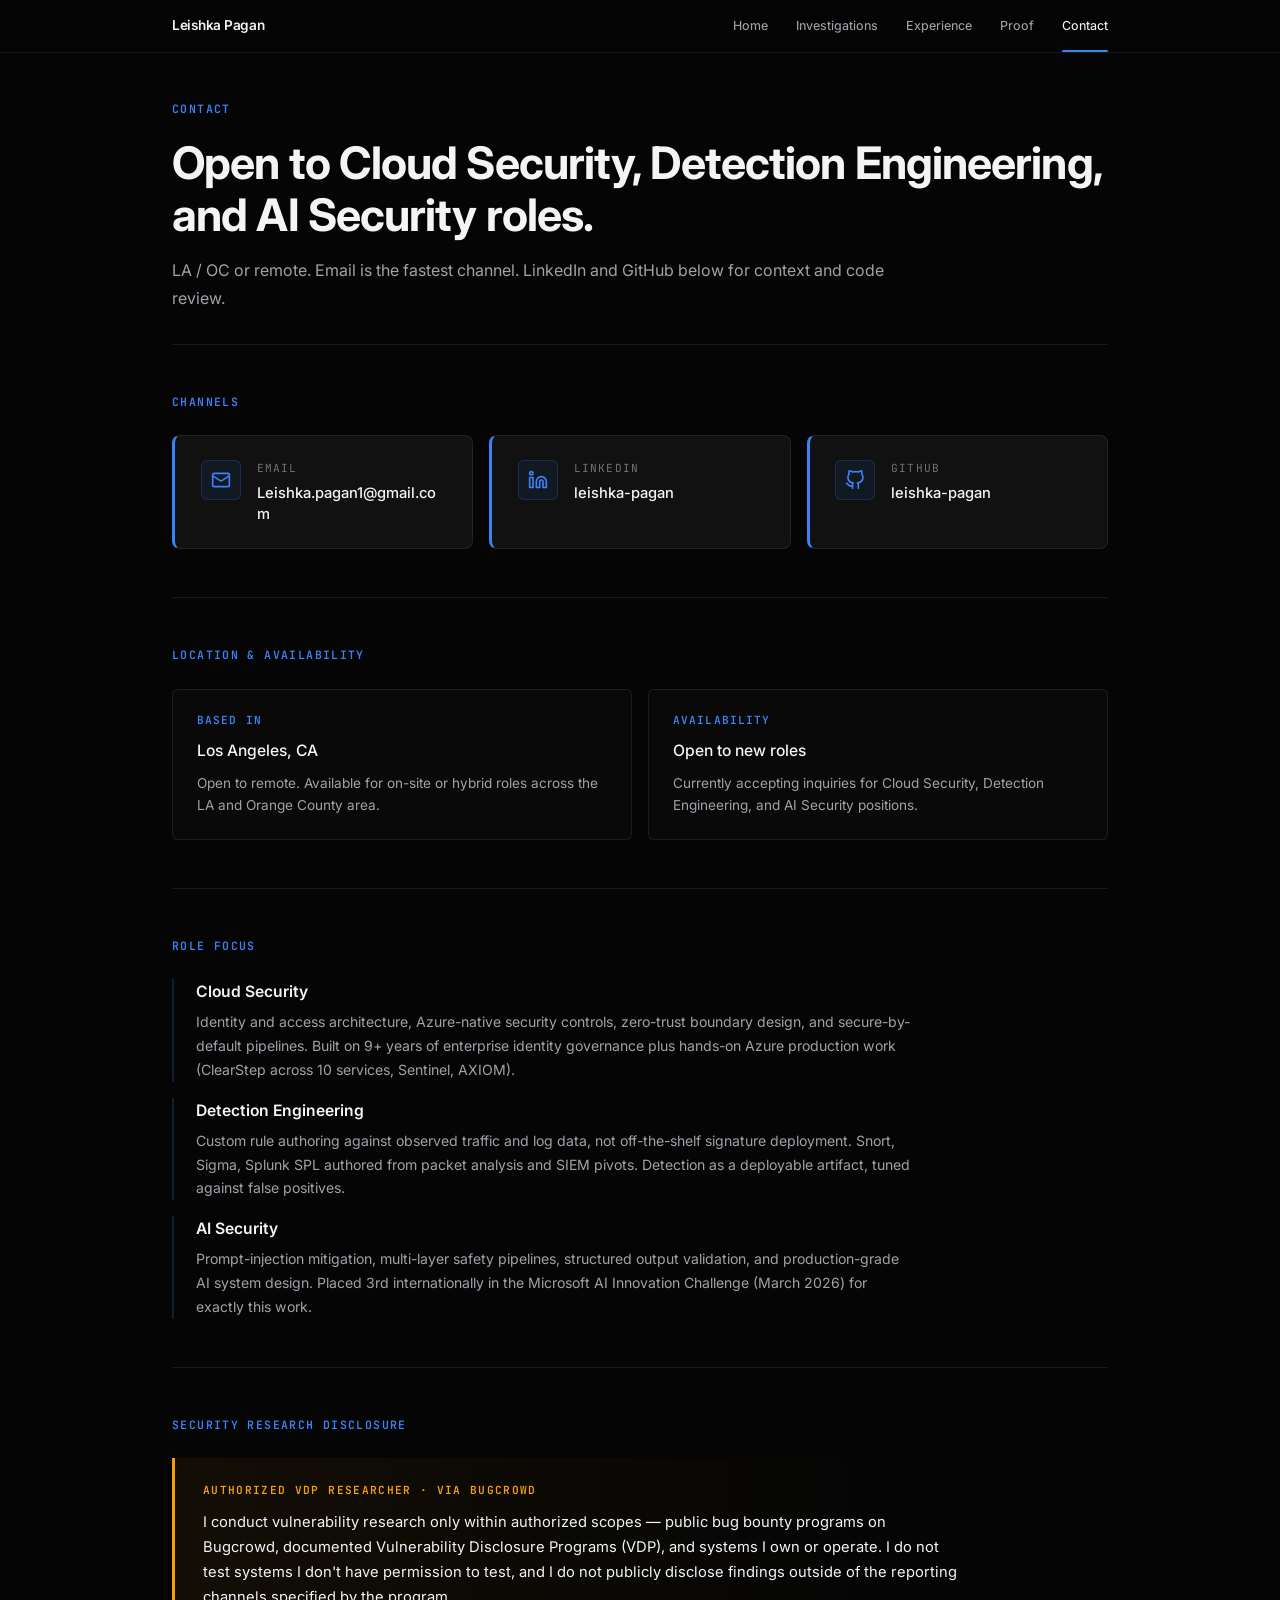
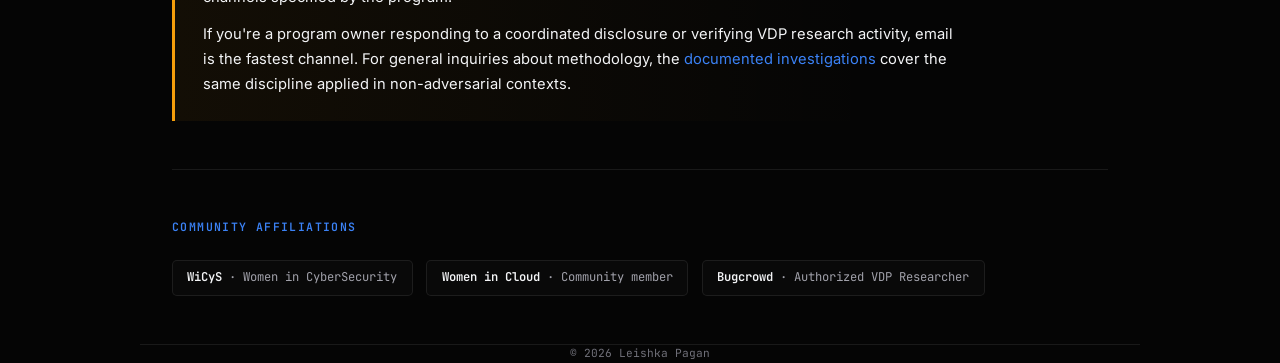
==== contact.html @ 8b6a2550 "Add files via upload" ====
<!DOCTYPE html>
<html lang="en">
<head>
<meta charset="UTF-8">
<meta name="viewport" content="width=device-width, initial-scale=1.0">
<title>Contact — Leishka Pagan</title>
<meta name="description" content="Open to Cloud Security, Detection Engineering, and AI Security roles in Los Angeles, Orange County, or remote. Email, LinkedIn, GitHub, and authorized vulnerability disclosure research details.">

<link href="https://fonts.googleapis.com/css2?family=Inter:wght@300;400;450;500;600;700;800&family=JetBrains+Mono:wght@400;500;600&display=swap" rel="stylesheet">
<link rel="stylesheet" href="assets/css/styles.css">

<style>
/* ============================================================
   Contact page — page-specific layout.
   Extends the site contact pattern from home.html rather
   than introducing a new design language.
   ============================================================ */

/* -- page header ---------------------------------------------- */
.contact-header {
  padding: 3rem 0 2rem;
  border-bottom: 1px solid var(--border);
  margin-bottom: 0;
}

.contact-eyebrow {
  font-family: 'JetBrains Mono', monospace;
  font-size: 0.72rem;
  color: var(--accent);
  text-transform: uppercase;
  letter-spacing: 0.12em;
  font-weight: 600;
  margin-bottom: 1.25rem;
}

.contact-title {
  font-size: clamp(2rem, 4vw, 2.8rem);
  font-weight: 700;
  letter-spacing: -0.02em;
  line-height: 1.15;
  margin-bottom: 1rem;
}

.contact-subtitle {
  font-size: 1rem;
  color: var(--text-secondary);
  line-height: 1.7;
  max-width: 720px;
}


/* -- section rhythm ------------------------------------------- */
.contact-section {
  padding: 3rem 0;
  border-bottom: 1px solid var(--border);
}

.contact-section:last-of-type {
  border-bottom: none;
}

.contact-section h2 {
  font-family: 'JetBrains Mono', monospace;
  font-size: 0.72rem;
  color: var(--accent);
  text-transform: uppercase;
  letter-spacing: 0.12em;
  font-weight: 600;
  margin-bottom: 1.5rem;
}


/* ============================================================
   PRIMARY CONTACT CARDS
   Three channels: Email, LinkedIn, GitHub.
   Same visual grammar as the home page contact grid.
   ============================================================ */
.channels-grid {
  display: grid;
  grid-template-columns: repeat(3, 1fr);
  gap: 1rem;
  margin-top: 0.5rem;
}

.channel-card {
  display: flex;
  align-items: flex-start;
  gap: 1rem;
  padding: 1.5rem 1.6rem;
  background: var(--surface);
  border: 1px solid var(--border);
  border-left: 3px solid var(--accent);
  border-radius: 8px;
  transition: var(--t-border), var(--t-bg);
  text-decoration: none;
  color: inherit;
}

.channel-card:hover {
  border-color: var(--border-hover);
  border-left-color: var(--accent);
  background: rgba(255, 255, 255, 0.025);
}

.channel-icon {
  flex-shrink: 0;
  width: 40px;
  height: 40px;
  display: flex;
  align-items: center;
  justify-content: center;
  background: var(--accent-dim);
  border: 1px solid var(--accent-border);
  border-radius: 6px;
  color: var(--accent);
}

.channel-icon svg {
  width: 20px;
  height: 20px;
  fill: none;
  stroke: currentColor;
  stroke-width: 2;
}

.channel-label {
  font-family: 'JetBrains Mono', monospace;
  font-size: 0.7rem;
  color: var(--text-muted);
  text-transform: uppercase;
  letter-spacing: 0.1em;
  margin-bottom: 0.3rem;
}

.channel-value {
  font-size: 0.92rem;
  color: var(--text);
  word-break: break-all;
  line-height: 1.4;
  font-weight: 500;
}


/* ============================================================
   LOCATION + AVAILABILITY
   Single info panel, two-column on desktop.
   ============================================================ */
.availability-panel {
  display: grid;
  grid-template-columns: 1fr 1fr;
  gap: 1rem;
  margin-top: 0.5rem;
}

.avail-card {
  padding: 1.4rem 1.5rem;
  background: rgba(255, 255, 255, 0.02);
  border: 1px solid var(--border);
  border-radius: 6px;
}

.avail-label {
  font-family: 'JetBrains Mono', monospace;
  font-size: 0.7rem;
  color: var(--accent);
  text-transform: uppercase;
  letter-spacing: 0.1em;
  font-weight: 600;
  margin-bottom: 0.6rem;
}

.avail-value {
  font-size: 0.98rem;
  color: var(--text);
  line-height: 1.55;
  font-weight: 500;
  margin-bottom: 0.5rem;
}

.avail-detail {
  font-size: 0.85rem;
  color: var(--text-secondary);
  line-height: 1.65;
  margin: 0;
}


/* ============================================================
   WHAT I'M LOOKING FOR (role targeting)
   Three clean bullets, same visual language as recommendations
   on investigation pages.
   ============================================================ */
.roles-list {
  display: flex;
  flex-direction: column;
  gap: 1rem;
  margin-top: 0.5rem;
}

.role-target {
  padding-left: 1.4rem;
  border-left: 2px solid var(--accent-border);
}

.role-target-title {
  font-size: 0.98rem;
  font-weight: 600;
  color: var(--text);
  margin-bottom: 0.35rem;
}

.role-target-body {
  font-size: 0.88rem;
  color: var(--text-secondary);
  line-height: 1.7;
  max-width: 720px;
}


/* ============================================================
   VDP / SECURITY RESEARCH DISCLOSURE
   Separate, deliberately distinct tone — amber-accent because
   it's a specific protocol declaration, not a contact channel.
   ============================================================ */
.vdp-block {
  padding: 1.5rem 1.75rem;
  background: linear-gradient(
    to right,
    rgba(245, 158, 11, 0.06),
    transparent 75%
  );
  border-left: 3px solid var(--warning);
  border-radius: 0 6px 6px 0;
  margin-top: 0.5rem;
}

.vdp-label {
  font-family: 'JetBrains Mono', monospace;
  font-size: 0.7rem;
  color: var(--warning);
  text-transform: uppercase;
  letter-spacing: 0.12em;
  font-weight: 600;
  margin-bottom: 0.6rem;
}

.vdp-body {
  font-size: 0.92rem;
  color: var(--text);
  line-height: 1.7;
  max-width: 760px;
  margin: 0 0 0.75rem;
}

.vdp-body:last-child {
  margin-bottom: 0;
}

.vdp-body code {
  font-family: 'JetBrains Mono', monospace;
  font-size: 0.82em;
  background: rgba(255, 255, 255, 0.05);
  border: 1px solid var(--border);
  padding: 0.1rem 0.4rem;
  border-radius: 3px;
  color: var(--text);
}


/* ============================================================
   AFFILIATIONS — echo from proof.html (consistency)
   Compact, reads as credibility continuity.
   ============================================================ */
.affiliations-inline {
  display: flex;
  flex-wrap: wrap;
  gap: 0.85rem;
  margin-top: 0.75rem;
}

.affiliation-chip {
  font-family: 'JetBrains Mono', monospace;
  font-size: 0.76rem;
  color: var(--text-secondary);
  padding: 0.45rem 0.9rem;
  background: rgba(255, 255, 255, 0.02);
  border: 1px solid var(--border);
  border-radius: 5px;
}

.affiliation-chip strong {
  color: var(--text);
  font-weight: 600;
}


/* -- responsive ----------------------------------------------- */
@media (max-width: 820px) {
  .channels-grid { grid-template-columns: 1fr; }
  .availability-panel { grid-template-columns: 1fr; }
}
</style>
</head>
<body>

<a href="#main" class="skip-link">Skip to content</a>

<nav class="nav" aria-label="Primary">
  <div class="nav-inner">
    <a href="index.html" class="nav-logo">Leishka Pagan</a>
    <button class="nav-toggle" aria-label="Toggle navigation" aria-expanded="false">
      <svg viewBox="0 0 24 24" fill="none" stroke-width="2" stroke-linecap="round" stroke-linejoin="round"><line x1="3" y1="6" x2="21" y2="6"/><line x1="3" y1="12" x2="21" y2="12"/><line x1="3" y1="18" x2="21" y2="18"/></svg>
    </button>
    <div class="nav-links">
      <a href="index.html">Home</a>
      <a href="investigations.html">Investigations</a>
      <a href="experience.html">Experience</a>
      <a href="proof.html">Proof</a>
      <a href="contact.html">Contact</a>
    </div>
  </div>
</nav>


<main id="main">
<div class="container">


<!-- ==========================================================
     PAGE HEADER
     Matches home.html wording verbatim.
     ========================================================== -->
<header class="contact-header">
  <div class="contact-eyebrow">Contact</div>
  <h1 class="contact-title">Open to Cloud Security, Detection Engineering, and AI Security roles.</h1>
  <p class="contact-subtitle">LA / OC or remote. Email is the fastest channel. LinkedIn and GitHub below for context and code review.</p>
</header>


<!-- ==========================================================
     PRIMARY CHANNELS
     Same as home.html contact grid but standalone.
     ========================================================== -->
<section class="contact-section" aria-labelledby="channels-heading">

  <h2 id="channels-heading">Channels</h2>

  <div class="channels-grid">

    <a class="channel-card" href="mailto:Leishka.pagan1@gmail.com">
      <div class="channel-icon">
        <svg viewBox="0 0 24 24" stroke-linecap="round" stroke-linejoin="round"><rect x="2" y="4" width="20" height="16" rx="2"/><path d="m22 7-8.97 5.7a1.94 1.94 0 0 1-2.06 0L2 7"/></svg>
      </div>
      <div>
        <div class="channel-label">Email</div>
        <div class="channel-value">Leishka.pagan1@gmail.com</div>
      </div>
    </a>

    <a class="channel-card" href="https://linkedin.com/in/leishka-pagan" target="_blank" rel="noopener">
      <div class="channel-icon">
        <svg viewBox="0 0 24 24" stroke-linecap="round" stroke-linejoin="round"><path d="M16 8a6 6 0 0 1 6 6v7h-4v-7a2 2 0 0 0-4 0v7h-4v-7a6 6 0 0 1 6-6z"/><rect x="2" y="9" width="4" height="12"/><circle cx="4" cy="4" r="2"/></svg>
      </div>
      <div>
        <div class="channel-label">LinkedIn</div>
        <div class="channel-value">leishka-pagan</div>
      </div>
    </a>

    <a class="channel-card" href="https://github.com/leishka-pagan" target="_blank" rel="noopener">
      <div class="channel-icon">
        <svg viewBox="0 0 24 24" stroke-linecap="round" stroke-linejoin="round"><path d="M9 19c-5 1.5-5-2.5-7-3m14 6v-3.87a3.37 3.37 0 0 0-.94-2.61c3.14-.35 6.44-1.54 6.44-7A5.44 5.44 0 0 0 20 4.77 5.07 5.07 0 0 0 19.91 1S18.73.65 16 2.48a13.38 13.38 0 0 0-7 0C6.27.65 5.09 1 5.09 1A5.07 5.07 0 0 0 5 4.77a5.44 5.44 0 0 0-1.5 3.78c0 5.42 3.3 6.61 6.44 7A3.37 3.37 0 0 0 9 18.13V22"/></svg>
      </div>
      <div>
        <div class="channel-label">GitHub</div>
        <div class="channel-value">leishka-pagan</div>
      </div>
    </a>

  </div>

</section>


<!-- ==========================================================
     LOCATION & AVAILABILITY
     ========================================================== -->
<section class="contact-section" aria-labelledby="location-heading">

  <h2 id="location-heading">Location &amp; Availability</h2>

  <div class="availability-panel">

    <div class="avail-card">
      <div class="avail-label">Based in</div>
      <div class="avail-value">Los Angeles, CA</div>
      <p class="avail-detail">Open to remote. Available for on-site or hybrid roles across the LA and Orange County area.</p>
    </div>

    <div class="avail-card">
      <div class="avail-label">Availability</div>
      <div class="avail-value">Open to new roles</div>
      <p class="avail-detail">Currently accepting inquiries for Cloud Security, Detection Engineering, and AI Security positions.</p>
    </div>

  </div>

</section>


<!-- ==========================================================
     WHAT I'M LOOKING FOR
     Three clean role categories. Matches home subtitle exactly.
     ========================================================== -->
<section class="contact-section" aria-labelledby="roles-heading">

  <h2 id="roles-heading">Role Focus</h2>

  <div class="roles-list">

    <div class="role-target">
      <div class="role-target-title">Cloud Security</div>
      <div class="role-target-body">Identity and access architecture, Azure-native security controls, zero-trust boundary design, and secure-by-default pipelines. Built on 9+ years of enterprise identity governance plus hands-on Azure production work (ClearStep across 10 services, Sentinel, AXIOM).</div>
    </div>

    <div class="role-target">
      <div class="role-target-title">Detection Engineering</div>
      <div class="role-target-body">Custom rule authoring against observed traffic and log data, not off-the-shelf signature deployment. Snort, Sigma, Splunk SPL authored from packet analysis and SIEM pivots. Detection as a deployable artifact, tuned against false positives.</div>
    </div>

    <div class="role-target">
      <div class="role-target-title">AI Security</div>
      <div class="role-target-body">Prompt-injection mitigation, multi-layer safety pipelines, structured output validation, and production-grade AI system design. Placed 3rd internationally in the Microsoft AI Innovation Challenge (March 2026) for exactly this work.</div>
    </div>

  </div>

</section>


<!-- ==========================================================
     VDP / SECURITY RESEARCH DISCLOSURE
     ========================================================== -->
<section class="contact-section" aria-labelledby="vdp-heading">

  <h2 id="vdp-heading">Security Research Disclosure</h2>

  <div class="vdp-block">
    <div class="vdp-label">Authorized VDP Researcher · via Bugcrowd</div>
    <p class="vdp-body">I conduct vulnerability research only within authorized scopes — public bug bounty programs on Bugcrowd, documented Vulnerability Disclosure Programs (VDP), and systems I own or operate. I do not test systems I don't have permission to test, and I do not publicly disclose findings outside of the reporting channels specified by the program.</p>
    <p class="vdp-body">If you're a program owner responding to a coordinated disclosure or verifying VDP research activity, email is the fastest channel. For general inquiries about methodology, the <a href="investigations.html" style="color: var(--accent);">documented investigations</a> cover the same discipline applied in non-adversarial contexts.</p>
  </div>

</section>


<!-- ==========================================================
     AFFILIATIONS ECHO
     Small reinforcement of the community footprint shown on
     proof.html — keeps this consistent if a recruiter lands
     here directly instead of starting from proof.
     ========================================================== -->
<section class="contact-section" aria-labelledby="affiliations-heading">

  <h2 id="affiliations-heading">Community Affiliations</h2>

  <div class="affiliations-inline">
    <span class="affiliation-chip"><strong>WiCyS</strong> · Women in CyberSecurity</span>
    <span class="affiliation-chip"><strong>Women in Cloud</strong> · Community member</span>
    <span class="affiliation-chip"><strong>Bugcrowd</strong> · Authorized VDP Researcher</span>
  </div>

</section>


</div>
</main>


<footer class="container">
  <p>&copy; 2026 Leishka Pagan</p>
</footer>


<script src="assets/js/main.js" defer></script>
</body>
</html>
---- assets/css/styles.css ----
/* ============================================================
   Leishka Pagan - Portfolio
   Shared stylesheet for all public pages (not investigations).
   Single file. No framework. Easy to maintain.
   ============================================================ */


/* ------------------------------------------------------------
   1. RESET + BASE
   ------------------------------------------------------------ */

*,
*::before,
*::after {
  margin: 0;
  padding: 0;
  box-sizing: border-box;
}

html {
  scroll-behavior: smooth;
}

body {
  font-family: 'Inter', -apple-system, BlinkMacSystemFont, sans-serif;
  background: var(--bg);
  color: var(--text);
  line-height: 1.6;
  -webkit-font-smoothing: antialiased;
  -moz-osx-font-smoothing: grayscale;
}

img {
  max-width: 100%;
  display: block;
}

a {
  color: var(--accent);
  text-decoration: none;
  transition: color 0.2s ease;
}

a:hover {
  color: var(--accent-hover);
}

::selection {
  background: rgba(59, 130, 246, 0.2);
}

.mono {
  font-family: 'JetBrains Mono', monospace;
  font-size: 0.88em;
}


/* ------------------------------------------------------------
   2. COLOR + DESIGN TOKENS
   ------------------------------------------------------------ */

:root {
  /* backgrounds */
  --bg: #050505;
  --surface: #111111;
  --surface-2: #1a1a1a;

  /* text */
  --text: #f3f4f6;
  --text-secondary: #a1a1aa;
  --text-muted: #71717a;

  /* accent (interactive, links, focus) */
  --accent: #3b82f6;
  --accent-hover: #60a5fa;
  --accent-dim: rgba(59, 130, 246, 0.08);
  --accent-border: rgba(59, 130, 246, 0.2);

  /* borders */
  --border: rgba(255, 255, 255, 0.08);
  --border-hover: rgba(255, 255, 255, 0.15);

  /* status */
  --success: #10b981;        /* open to work dot, active certs */
  --warning: #f59e0b;        /* in-progress, soft limits */
  --gate: #ef4444;           /* hard enforcement points in diagrams */

  /* transitions — targeted, not 'all'. use the right token per component. */
  --t-color: color 0.2s ease;
  --t-border: border-color 0.2s ease;
  --t-bg: background-color 0.2s ease;
  --t-transform: transform 0.2s ease;
  --t-opacity: opacity 0.2s ease;
}


/* ------------------------------------------------------------
   3. ACCESSIBILITY
   ------------------------------------------------------------ */

.skip-link {
  position: absolute;
  left: -9999px;
  top: 0;
  z-index: 999;
  padding: 0.75rem 1.25rem;
  background: var(--accent);
  color: #fff;
  font-size: 0.85rem;
  border-radius: 0 0 6px 0;
}

.skip-link:focus {
  left: 0;
}

:focus-visible {
  outline: 2px solid var(--accent);
  outline-offset: 3px;
  border-radius: 2px;
}

button:focus-visible,
a:focus-visible {
  outline-offset: 3px;
}

@media (prefers-reduced-motion: reduce) {
  *,
  *::before,
  *::after {
    animation-duration: 0.001ms !important;
    transition-duration: 0.001ms !important;
  }
}


/* ------------------------------------------------------------
   4. NAVIGATION
   ------------------------------------------------------------ */

.nav {
  position: fixed;
  top: 0;
  left: 0;
  right: 0;
  z-index: 100;
  background: rgba(5, 5, 5, 0.9);
  backdrop-filter: blur(12px);
  -webkit-backdrop-filter: blur(12px);
  border-bottom: 1px solid var(--border);
}

.nav-inner {
  max-width: 1000px;
  margin: 0 auto;
  display: flex;
  align-items: center;
  justify-content: space-between;
  padding: 0 2rem;
  height: 52px;
}

.nav-logo {
  font-weight: 600;
  font-size: 0.85rem;
  color: var(--text);
  letter-spacing: -0.02em;
}

.nav-logo:hover {
  color: var(--text);
}

.nav-links {
  display: flex;
  gap: 1.75rem;
}

.nav-links a {
  font-size: 0.78rem;
  color: var(--text-secondary);
  font-weight: 450;
}

.nav-links a:hover {
  color: var(--text);
}

/* current-page indicator */
.nav-links a.current {
  color: var(--text);
  position: relative;
}

.nav-links a.current::after {
  content: '';
  position: absolute;
  left: 0;
  right: 0;
  bottom: -16px;
  height: 2px;
  background: var(--accent);
  border-radius: 1px;
}

/* mobile nav toggle */
.nav-toggle {
  display: none;
  background: transparent;
  border: none;
  color: var(--text);
  cursor: pointer;
  padding: 0.5rem;
}

.nav-toggle svg {
  width: 22px;
  height: 22px;
  stroke: currentColor;
}


/* ------------------------------------------------------------
   5. LAYOUT + CONTAINERS
   ------------------------------------------------------------ */

.container {
  max-width: 1000px;
  margin: 0 auto;
  padding: 0 2rem;
}

main {
  padding-top: 52px;            /* offset for fixed nav */
}

section {
  padding: 96px 0;
}

.section-divider {
  border: none;
  border-top: 1px solid var(--border);
  margin: 0;
}

/* section label (small caps accent eyebrow above section content) */
.section-label {
  font-family: 'JetBrains Mono', monospace;
  font-size: 0.68rem;
  color: var(--accent);
  text-transform: uppercase;
  letter-spacing: 0.1em;
  font-weight: 600;
  margin-bottom: 2rem;
}

.section-lead {
  font-size: 0.9rem;
  color: var(--text-secondary);
  margin-bottom: 2.5rem;
  max-width: 680px;
  line-height: 1.8;
}


/* ------------------------------------------------------------
   6. HERO (home page)
   ------------------------------------------------------------ */

.hero {
  padding: 120px 0 80px;
}

.hero-name {
  font-size: clamp(2.5rem, 5vw, 3.8rem);
  font-weight: 700;
  letter-spacing: -0.04em;
  line-height: 1.05;
  color: var(--text);
  margin-bottom: 0.4rem;
}

.hero-title {
  font-size: 1.1rem;
  color: var(--accent);
  font-weight: 500;
  margin-bottom: 2rem;
}

.hero-tagline {
  max-width: 680px;
  font-size: 1.05rem;
  color: var(--text);
  opacity: 0.92;
  font-weight: 450;
  line-height: 1.8;
  margin-bottom: 2.5rem;
}

/* "Open to work" banner */
.hero-availability {
  display: inline-flex;
  align-items: center;
  gap: 0.6rem;
  padding: 0.5rem 1rem;
  background: var(--accent-dim);
  border: 1px solid var(--accent-border);
  border-radius: 999px;
  font-size: 0.78rem;
  color: var(--text);
  margin-bottom: 2.5rem;
}

.hero-availability .dot {
  width: 7px;
  height: 7px;
  border-radius: 50%;
  background: var(--success);
  box-shadow: 0 0 0 0 rgba(16, 185, 129, 0.5);
  animation: pulse 2.5s infinite;
}

@keyframes pulse {
  0% { box-shadow: 0 0 0 0 rgba(16, 185, 129, 0.5); }
  70% { box-shadow: 0 0 0 8px rgba(16, 185, 129, 0); }
  100% { box-shadow: 0 0 0 0 rgba(16, 185, 129, 0); }
}

/* hero action buttons */
.hero-actions {
  display: flex;
  gap: 1rem;
  flex-wrap: wrap;
  margin-bottom: 3rem;
}

/* hero stats strip */
.hero-stats {
  display: grid;
  grid-template-columns: repeat(4, 1fr);
  gap: 2rem;
  padding-top: 2.5rem;
  border-top: 1px solid var(--border);
}

.stat-val {
  font-size: 1.6rem;
  font-weight: 700;
  letter-spacing: -0.03em;
  color: var(--text);
  line-height: 1.1;
}

.stat-label {
  font-size: 0.68rem;
  color: var(--text-muted);
  margin-top: 0.4rem;
  font-weight: 500;
  line-height: 1.4;
}


/* ------------------------------------------------------------
   7. BUTTONS
   ------------------------------------------------------------ */

.btn {
  display: inline-flex;
  align-items: center;
  gap: 0.5rem;
  padding: 0.7rem 1.3rem;
  border-radius: 6px;
  font-size: 0.85rem;
  font-weight: 500;
  font-family: inherit;
  cursor: pointer;
  transition: var(--t-bg), var(--t-color), var(--t-border);
  border: 1px solid transparent;
  text-decoration: none;
}

.btn-primary {
  background: var(--accent);
  color: #fff;
}

.btn-primary:hover {
  background: var(--accent-hover);
  color: #fff;
}

.btn-secondary {
  background: transparent;
  border-color: var(--border);
  color: var(--text);
}

.btn-secondary:hover {
  border-color: var(--accent-border);
  background: var(--accent-dim);
  color: var(--text);
}

.btn svg {
  width: 15px;
  height: 15px;
  flex-shrink: 0;
}


/* ------------------------------------------------------------
   8. SYSTEM CARD  (Sentinel, ClearStep, AXIOM)
   Structured to front-load Problem / Approach / Proof.
   ------------------------------------------------------------ */

.systems-grid {
  display: grid;
  gap: 1.5rem;
}

.system-card {
  background: var(--surface);
  border: 1px solid var(--border);
  border-radius: 10px;
  padding: 2.25rem;
  transition: var(--t-border), var(--t-transform);
}

.system-card:hover {
  border-color: var(--accent-border);
  transform: translateY(-2px);
}

.system-card h3 {
  font-size: 1.4rem;
  font-weight: 700;
  color: var(--text);
  letter-spacing: -0.02em;
  margin-bottom: 1.75rem;
}

/* Problem / Approach / Proof blocks */
.system-block {
  margin-bottom: 1.25rem;
}

.system-block:last-of-type {
  margin-bottom: 1.5rem;
}

.block-label {
  font-family: 'JetBrains Mono', monospace;
  font-size: 0.62rem;
  color: var(--accent);
  text-transform: uppercase;
  letter-spacing: 0.12em;
  font-weight: 600;
  margin-bottom: 0.4rem;
}

.block-body {
  font-size: 0.9rem;
  color: var(--text-secondary);
  line-height: 1.75;
}

.block-body strong {
  color: var(--text);
  font-weight: 600;
}

/* Constraints block — the engineering credibility signal */
.constraints {
  background: var(--accent-dim);
  border-left: 2px solid var(--accent);
  border-radius: 4px;
  padding: 1rem 1.25rem;
  margin: 1.5rem 0;
}

.constraints .block-label {
  color: var(--accent);
  margin-bottom: 0.6rem;
}

.constraints ul {
  list-style: none;
  font-family: 'JetBrains Mono', monospace;
  font-size: 0.78rem;
  color: var(--text-secondary);
  line-height: 1.8;
}

.constraints ul li {
  padding-left: 1.2rem;
  position: relative;
}

.constraints ul li::before {
  content: '▸';
  position: absolute;
  left: 0;
  color: var(--accent);
}

/* tech stack chip row */
.system-stack {
  display: flex;
  flex-wrap: wrap;
  gap: 0.35rem;
  margin-top: 1.25rem;
  padding-top: 1.25rem;
  border-top: 1px solid var(--border);
}

.system-stack span {
  font-family: 'JetBrains Mono', monospace;
  font-size: 0.68rem;
  color: var(--text-secondary);
  background: rgba(255, 255, 255, 0.04);
  padding: 0.25rem 0.6rem;
  border-radius: 4px;
}

/* system card links row */
.system-links {
  display: flex;
  gap: 0.75rem;
  margin-top: 1.25rem;
  flex-wrap: wrap;
}

.system-link {
  display: inline-flex;
  align-items: center;
  gap: 0.4rem;
  font-size: 0.8rem;
  font-weight: 500;
  color: var(--text-secondary);
  padding: 0.5rem 0.9rem;
  background: transparent;
  border: 1px solid var(--border);
  border-radius: 5px;
  transition: var(--t-color), var(--t-border), var(--t-bg);
}

.system-link:hover {
  color: var(--accent);
  border-color: var(--accent-border);
  background: var(--accent-dim);
}

.system-link svg {
  width: 14px;
  height: 14px;
}


/* ------------------------------------------------------------
   9. ARCHITECTURE DIAGRAMS (inline SVG)
   Diagrams show control, not just flow.
   ------------------------------------------------------------ */

.diagram {
  margin: 1.75rem 0 1.25rem;
  padding: 1.5rem;
  background: var(--bg);
  border: 1px solid var(--border);
  border-radius: 8px;
  overflow-x: auto;
}

.diagram svg {
  display: block;
  max-width: 100%;
  height: auto;
}

/* diagram element styles (inline inside SVG via these class hooks) */
.diagram .node-box {
  fill: var(--surface);
  stroke: var(--border-hover);
  stroke-width: 1;
}

.diagram .node-label {
  font-family: 'Inter', sans-serif;
  font-size: 12px;
  fill: var(--text);
}

.diagram .node-sub {
  font-family: 'JetBrains Mono', monospace;
  font-size: 10px;
  fill: var(--text-muted);
}

/* Arrow stroke styling. Markers are defined inline per-diagram
   (see index.html <defs>) and referenced directly on each <line>
   via marker-end, so all diagrams stay self-contained and
   arrow direction can differ per-diagram without CSS coupling. */
.diagram .arrow {
  stroke: var(--accent);
  stroke-width: 1.5;
  fill: none;
}

/* enforcement gate marker (the differentiator) */
.diagram .gate-box {
  fill: rgba(239, 68, 68, 0.08);
  stroke: var(--gate);
  stroke-width: 1.5;
}

.diagram .gate-label {
  font-family: 'JetBrains Mono', monospace;
  font-size: 9.5px;
  fill: var(--gate);
  font-weight: 600;
  letter-spacing: 0.06em;
  text-transform: uppercase;
}


/* ------------------------------------------------------------
   10. INVESTIGATION CARD (home teaser + index page)
   ------------------------------------------------------------ */

.investigations-grid {
  display: grid;
  gap: 1.25rem;
}

.investigation-card {
  background: var(--surface);
  border: 1px solid var(--border);
  border-radius: 10px;
  padding: 1.75rem 2rem;
  transition: var(--t-border), var(--t-transform);
  display: block;
  color: inherit;
}

.investigation-card:hover {
  border-color: var(--accent-border);
  transform: translateY(-2px);
  color: inherit;
}

.investigation-card h4 {
  font-size: 1.05rem;
  font-weight: 600;
  color: var(--text);
  letter-spacing: -0.01em;
  margin-bottom: 0.6rem;
}

.investigation-card .inv-desc {
  font-size: 0.86rem;
  color: var(--text-secondary);
  line-height: 1.75;
  margin-bottom: 1rem;
}

.investigation-card .inv-outcome {
  font-size: 0.82rem;
  line-height: 1.6;
  padding-top: 0.8rem;
  border-top: 1px solid var(--border);
}

.investigation-card .inv-outcome strong {
  color: var(--text-muted);
  font-family: 'JetBrains Mono', monospace;
  font-weight: 600;
  font-size: 0.68rem;
  text-transform: uppercase;
  letter-spacing: 0.05em;
  display: block;
  margin-bottom: 0.25rem;
}

.investigation-card .inv-outcome span {
  color: var(--text-secondary);
}

.investigation-card .inv-view {
  display: inline-flex;
  align-items: center;
  gap: 0.3rem;
  font-family: 'JetBrains Mono', monospace;
  font-size: 0.72rem;
  color: var(--accent);
  margin-top: 0.9rem;
  font-weight: 500;
  opacity: 0.7;
  transition: opacity 0.2s;
}

.investigation-card:hover .inv-view {
  opacity: 1;
}

.view-all-link {
  display: inline-flex;
  align-items: center;
  gap: 0.4rem;
  margin-top: 1.75rem;
  font-family: 'JetBrains Mono', monospace;
  font-size: 0.8rem;
  color: var(--text-secondary);
  font-weight: 500;
}

.view-all-link:hover {
  color: var(--accent);
}


/* ------------------------------------------------------------
   11. TEASER BLOCK (experience teaser on home)
   ------------------------------------------------------------ */

.teaser {
  max-width: 720px;
}

.teaser p {
  font-size: 0.92rem;
  color: var(--text-secondary);
  line-height: 1.85;
  margin-bottom: 1rem;
}

.teaser p:last-of-type {
  margin-bottom: 1.5rem;
}


/* ------------------------------------------------------------
   12. PROOF STRIP (compact home) + PROOF PAGE
   ------------------------------------------------------------ */

.proof-strip {
  display: grid;
  grid-template-columns: repeat(auto-fit, minmax(180px, 1fr));
  gap: 1rem;
  margin-bottom: 1.5rem;
}

.proof-strip-item {
  background: var(--surface);
  border: 1px solid var(--border);
  border-radius: 8px;
  padding: 1rem 1.25rem;
  transition: var(--t-border);
}

.proof-strip-item:hover {
  border-color: var(--accent-border);
}

.proof-strip-item .proof-title {
  font-size: 0.82rem;
  font-weight: 600;
  color: var(--text);
  margin-bottom: 0.2rem;
}

.proof-strip-item .proof-sub {
  font-size: 0.68rem;
  color: var(--text-muted);
}

/* full proof cards on proof.html */
.proof-grid {
  display: grid;
  grid-template-columns: repeat(auto-fill, minmax(240px, 1fr));
  gap: 1.25rem;
}

.proof-card {
  background: var(--surface);
  border: 1px solid var(--border);
  border-radius: 10px;
  overflow: hidden;
  cursor: pointer;
  transition: var(--t-border), var(--t-transform);
}

.proof-card:hover {
  border-color: var(--accent-border);
  transform: translateY(-2px);
}

.proof-card img {
  width: 100%;
  display: block;
  opacity: 0.92;
  transition: opacity 0.2s;
}

.proof-card:hover img {
  opacity: 1;
}

.proof-info {
  padding: 0.9rem 1.1rem;
}

.proof-name {
  font-size: 0.85rem;
  font-weight: 600;
  color: var(--text);
}

.proof-issuer {
  font-size: 0.7rem;
  color: var(--text-muted);
  margin-top: 0.2rem;
}

.proof-date {
  font-family: 'JetBrains Mono', monospace;
  font-size: 0.65rem;
  color: var(--text-muted);
  margin-top: 0.2rem;
}

.proof-verify {
  display: inline-block;
  font-family: 'JetBrains Mono', monospace;
  font-size: 0.62rem;
  color: var(--accent);
  margin-top: 0.5rem;
  font-weight: 500;
  opacity: 0.7;
  transition: var(--t-opacity);
}

.proof-verify:hover {
  opacity: 1;
}

/* text-only proof card (for MS AI Challenge, no image) */
.proof-card-text {
  background: var(--surface);
  border: 1px solid var(--border);
  border-radius: 10px;
  padding: 1.5rem;
  display: flex;
  flex-direction: column;
  justify-content: center;
  transition: var(--t-border);
}

.proof-card-text:hover {
  border-color: var(--accent-border);
}


/* ------------------------------------------------------------
   13. CONTACT CARDS
   ------------------------------------------------------------ */

.contact-grid {
  display: grid;
  grid-template-columns: repeat(auto-fit, minmax(200px, 1fr));
  gap: 1rem;
}

.contact-card {
  display: flex;
  align-items: center;
  gap: 0.85rem;
  padding: 1.1rem 1.4rem;
  background: var(--surface);
  border: 1px solid var(--border);
  border-radius: 10px;
  transition: var(--t-border);
  color: inherit;
}

.contact-card:hover {
  border-color: var(--accent-border);
  color: inherit;
}

.contact-card:hover svg {
  color: var(--accent);
}

.contact-card svg {
  width: 20px;
  height: 20px;
  color: var(--text-muted);
  transition: color 0.2s;
  flex-shrink: 0;
  stroke-width: 2;
  fill: none;
  stroke: currentColor;
}

.contact-label {
  font-family: 'JetBrains Mono', monospace;
  font-size: 0.62rem;
  color: var(--text-muted);
  text-transform: uppercase;
  letter-spacing: 0.08em;
  font-weight: 500;
}

.contact-value {
  font-size: 0.85rem;
  color: var(--text);
  font-weight: 450;
  margin-top: 0.1rem;
}


/* ------------------------------------------------------------
   14. EXPERIENCE PAGE BLOCKS
   ------------------------------------------------------------ */

.exp-block {
  max-width: 760px;
  margin-bottom: 3.5rem;
}

.exp-block:last-of-type {
  margin-bottom: 0;
}

.exp-header {
  margin-bottom: 1rem;
}

.exp-block h3 {
  font-size: 1.3rem;
  font-weight: 650;
  letter-spacing: -0.02em;
  color: var(--text);
  margin-bottom: 0.3rem;
}

.exp-meta {
  font-family: 'JetBrains Mono', monospace;
  font-size: 0.78rem;
  color: var(--text-muted);
}

.exp-body p {
  font-size: 0.92rem;
  color: var(--text-secondary);
  line-height: 1.85;
  margin-bottom: 1rem;
}

.exp-body ul {
  list-style: none;
  margin-bottom: 1rem;
}

.exp-body ul li {
  font-size: 0.9rem;
  color: var(--text-secondary);
  line-height: 1.75;
  padding: 0.4rem 0 0.4rem 1.25rem;
  position: relative;
}

.exp-body ul li::before {
  content: '';
  position: absolute;
  left: 0;
  top: 1rem;
  width: 6px;
  height: 1px;
  background: var(--text-muted);
}


/* ------------------------------------------------------------
   15. FOOTER
   ------------------------------------------------------------ */

footer {
  padding: 2.5rem 0;
  text-align: center;
  border-top: 1px solid var(--border);
  margin-top: 4rem;
}

footer p {
  font-family: 'JetBrains Mono', monospace;
  font-size: 0.7rem;
  color: var(--text-muted);
}


/* ------------------------------------------------------------
   16. LIGHTBOX (for cert images)
   ------------------------------------------------------------ */

.lightbox {
  display: none;
  position: fixed;
  inset: 0;
  background: rgba(0, 0, 0, 0.95);
  z-index: 250;
  align-items: center;
  justify-content: center;
  cursor: pointer;
  padding: 2rem;
}

.lightbox.active {
  display: flex;
}

.lightbox img {
  max-width: 92%;
  max-height: 92%;
  border-radius: 6px;
}


/* ------------------------------------------------------------
   17. FADE-IN ON SCROLL
   ------------------------------------------------------------ */

.fade-in {
  opacity: 0;
  transform: translateY(16px);
  transition: opacity 0.5s ease, transform 0.5s ease;
}

.fade-in.visible {
  opacity: 1;
  transform: translateY(0);
}

/* fallback for no-JS: show everything immediately */
html:not(.js) .fade-in {
  opacity: 1;
  transform: none;
}


/* ------------------------------------------------------------
   18. RESPONSIVE
   ------------------------------------------------------------ */

@media (max-width: 768px) {
  section {
    padding: 72px 0;
  }

  .container {
    padding: 0 1.25rem;
  }

  .hero {
    padding: 90px 0 60px;
  }

  .hero-stats {
    grid-template-columns: repeat(2, 1fr);
    gap: 1.5rem;
  }

  .nav-inner {
    padding: 0 1.25rem;
  }

  .nav-links {
    display: none;
    position: absolute;
    top: 52px;
    left: 0;
    right: 0;
    background: rgba(5, 5, 5, 0.98);
    backdrop-filter: blur(12px);
    flex-direction: column;
    gap: 0;
    padding: 1rem 0;
    border-bottom: 1px solid var(--border);
  }

  .nav-links.open {
    display: flex;
  }

  .nav-links a {
    padding: 0.8rem 1.25rem;
    font-size: 0.88rem;
  }

  .nav-links a.current::after {
    display: none;
  }

  .nav-toggle {
    display: block;
  }

  .system-card {
    padding: 1.5rem;
  }

  .system-card h3 {
    font-size: 1.2rem;
  }

  .investigation-card {
    padding: 1.5rem;
  }

  .hero-actions {
    flex-direction: column;
    align-items: stretch;
  }

  .hero-actions .btn {
    justify-content: center;
  }

  .contact-grid {
    grid-template-columns: 1fr;
  }
}

@media (max-width: 480px) {
  .hero-name {
    font-size: 2.25rem;
  }

  .proof-grid {
    grid-template-columns: 1fr;
  }
}
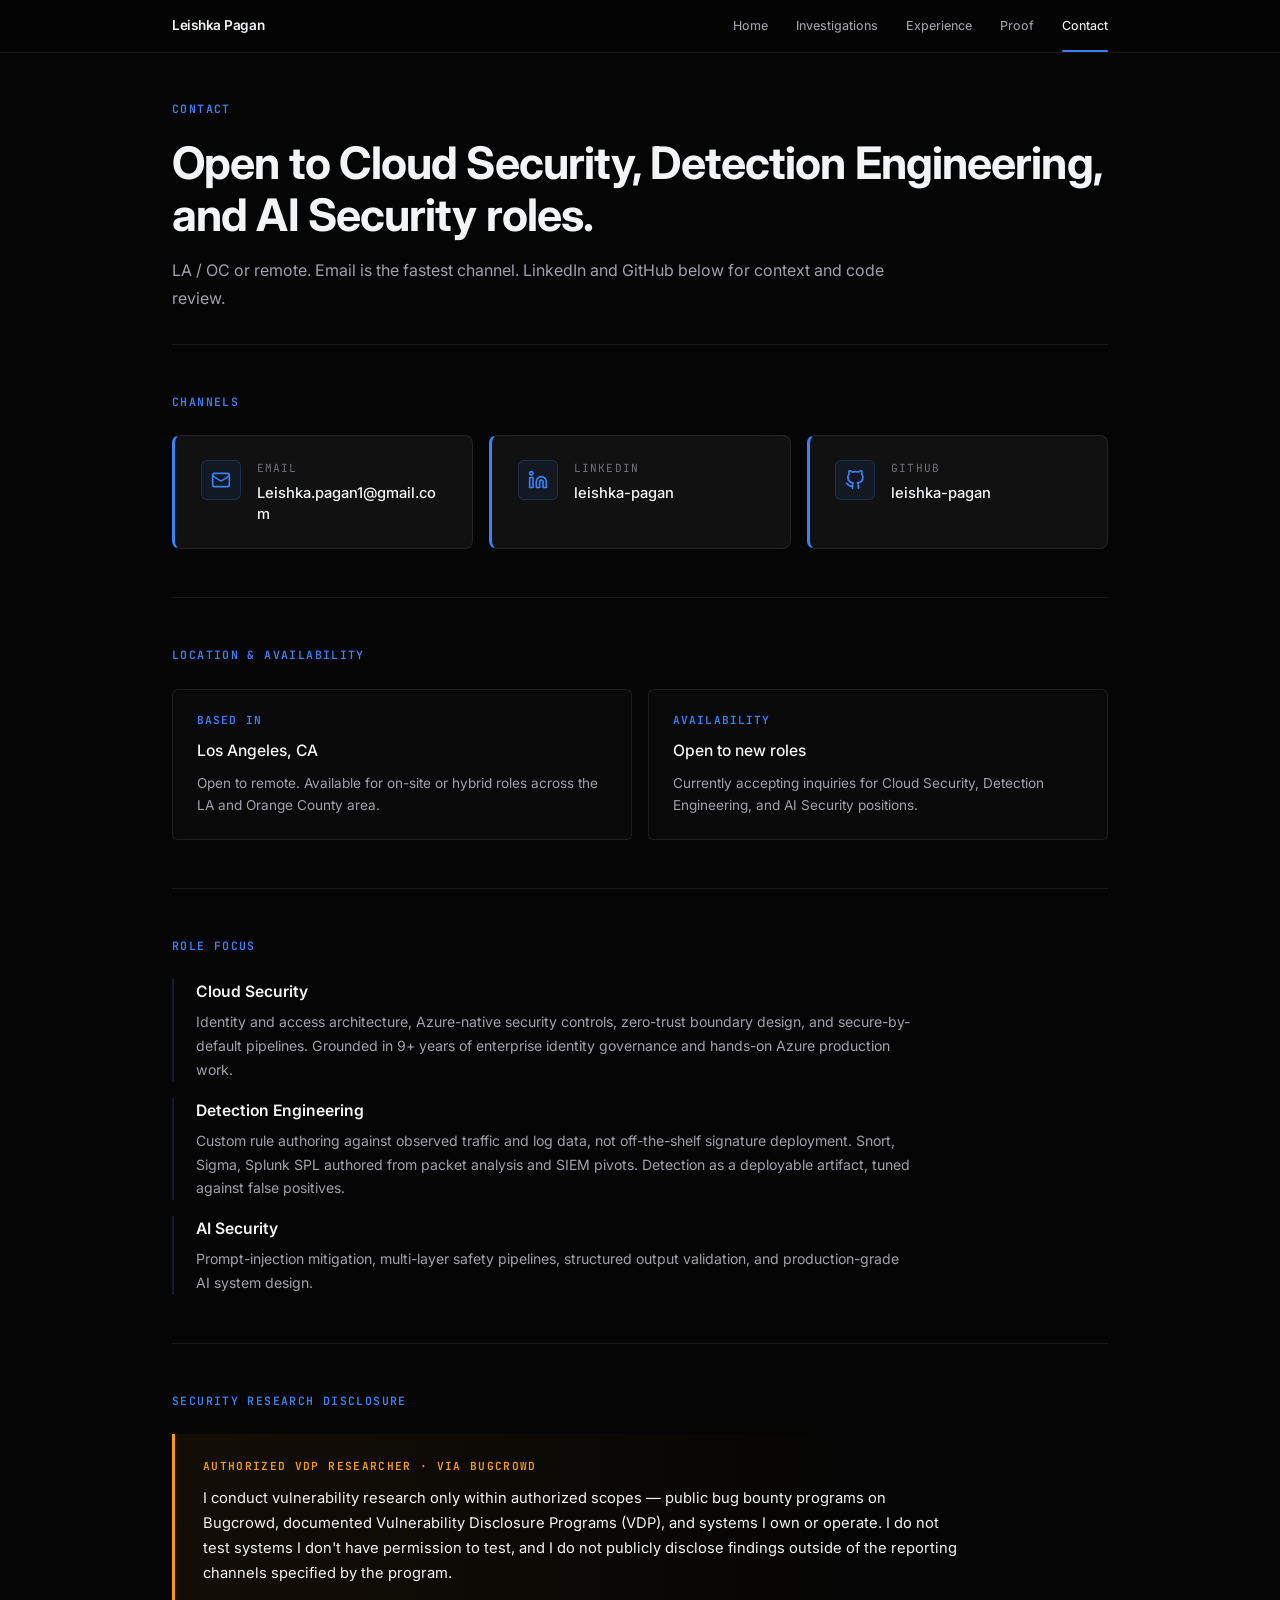
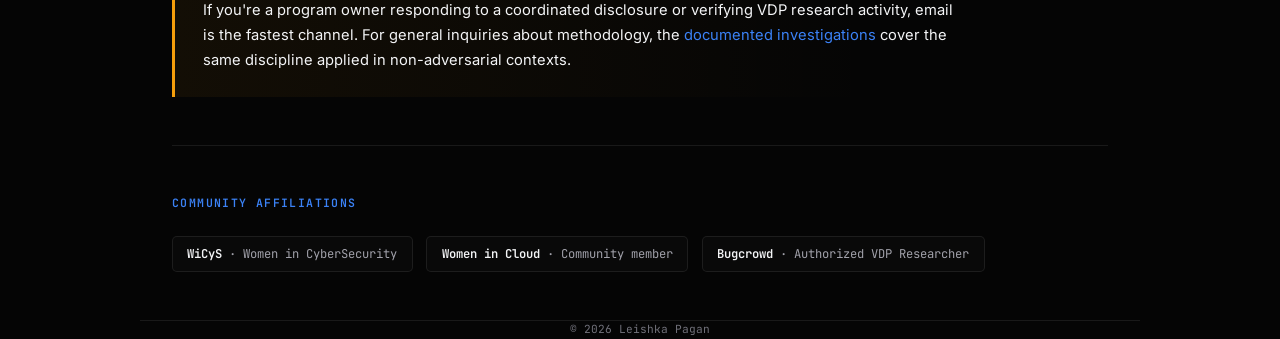
==== commit ae7bdb47: "Add files via upload" ====
--- a/contact.html
+++ b/contact.html
@@ -420,7 +420,7 @@
 
     <div class="role-target">
       <div class="role-target-title">Cloud Security</div>
-      <div class="role-target-body">Identity and access architecture, Azure-native security controls, zero-trust boundary design, and secure-by-default pipelines. Built on 9+ years of enterprise identity governance plus hands-on Azure production work (ClearStep across 10 services, Sentinel, AXIOM).</div>
+      <div class="role-target-body">Identity and access architecture, Azure-native security controls, zero-trust boundary design, and secure-by-default pipelines. Grounded in 9+ years of enterprise identity governance and hands-on Azure production work.</div>
     </div>
 
     <div class="role-target">
@@ -430,7 +430,7 @@
 
     <div class="role-target">
       <div class="role-target-title">AI Security</div>
-      <div class="role-target-body">Prompt-injection mitigation, multi-layer safety pipelines, structured output validation, and production-grade AI system design. Placed 3rd internationally in the Microsoft AI Innovation Challenge (March 2026) for exactly this work.</div>
+      <div class="role-target-body">Prompt-injection mitigation, multi-layer safety pipelines, structured output validation, and production-grade AI system design.</div>
     </div>
 
   </div>
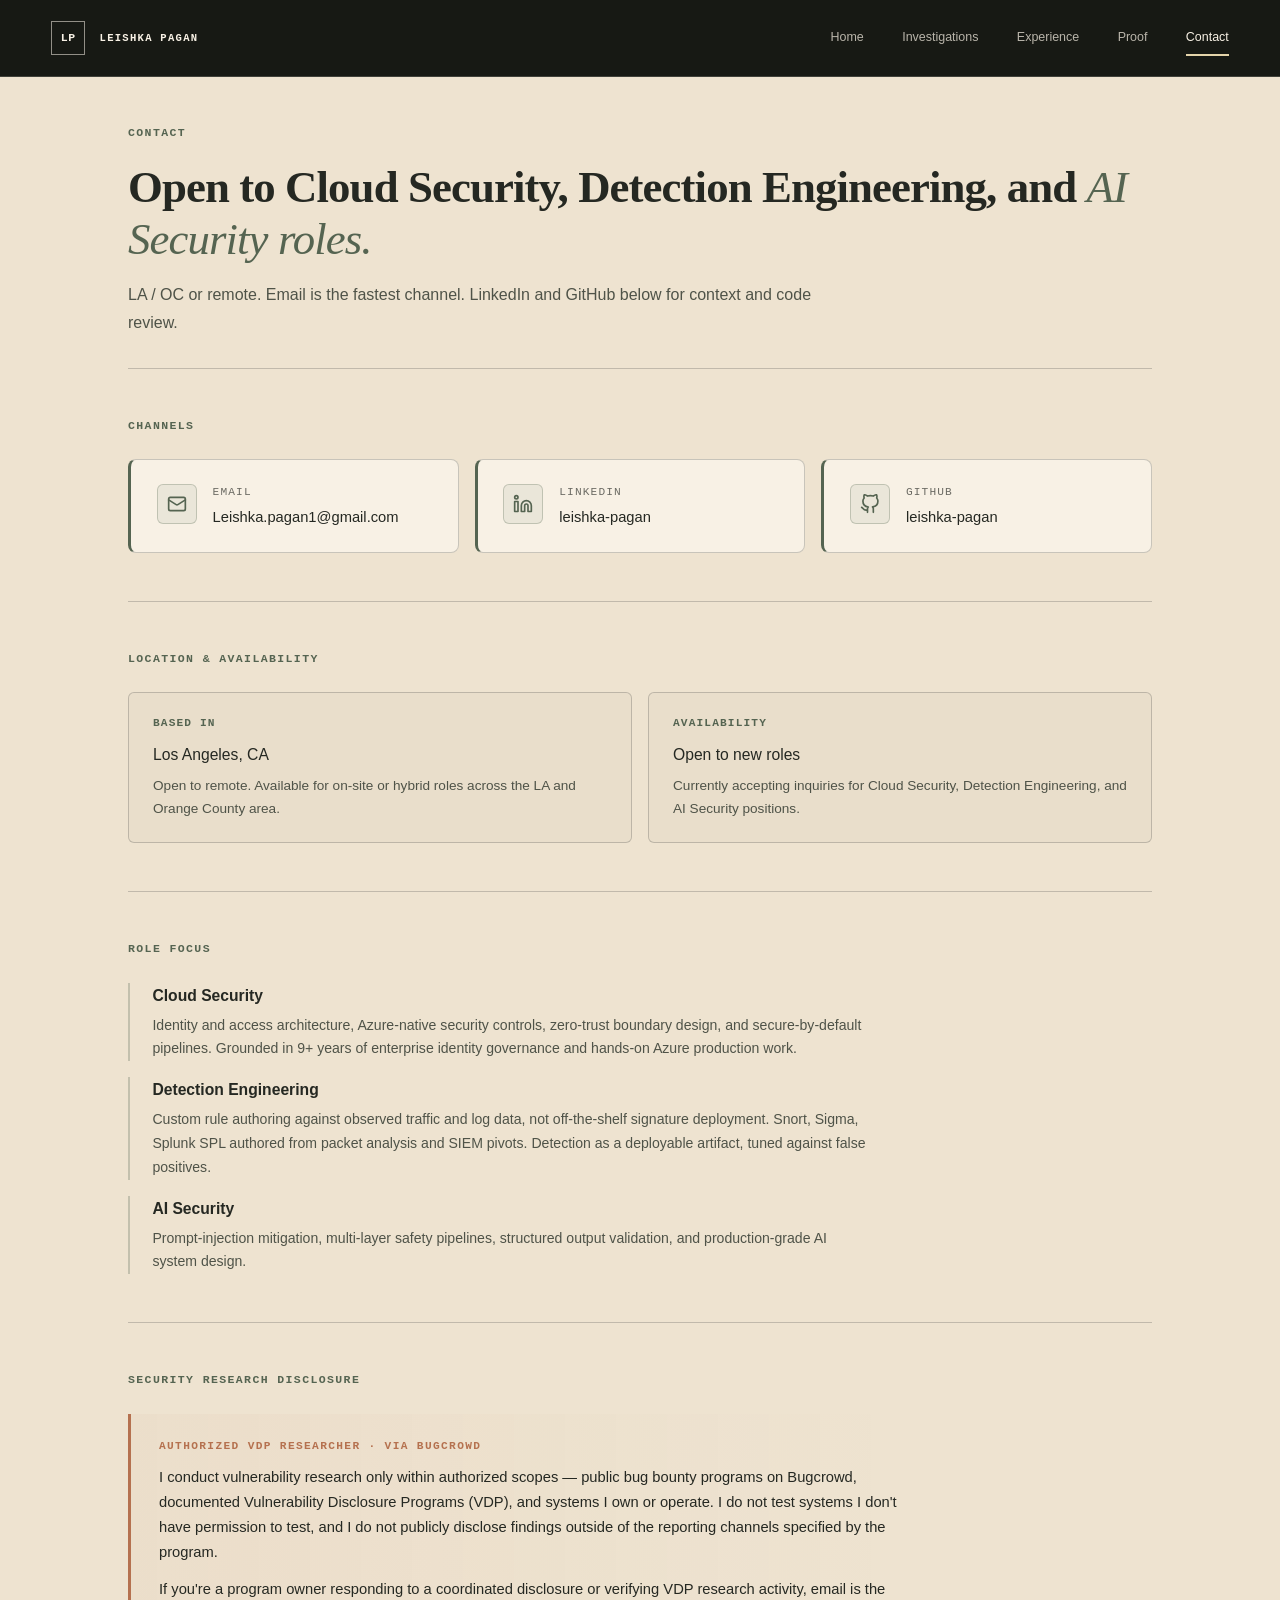
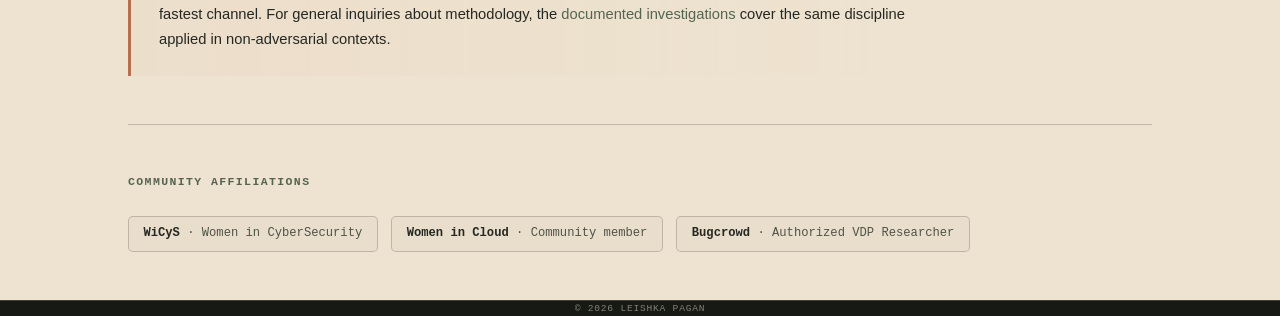
==== commit 61be82c3: "Redesign: light editorial theme + animated evidence architecture; add Lumen - Rebuild homepage: ligh" ====
--- a/contact.html
+++ b/contact.html
@@ -6,7 +6,6 @@
 <title>Contact — Leishka Pagan</title>
 <meta name="description" content="Open to Cloud Security, Detection Engineering, and AI Security roles in Los Angeles, Orange County, or remote. Email, LinkedIn, GitHub, and authorized vulnerability disclosure research details.">
 
-<link href="https://fonts.googleapis.com/css2?family=Inter:wght@300;400;450;500;600;700;800&family=JetBrains+Mono:wght@400;500;600&display=swap" rel="stylesheet">
 <link rel="stylesheet" href="assets/css/styles.css">
 
 <style>
@@ -24,7 +23,7 @@
 }
 
 .contact-eyebrow {
-  font-family: 'JetBrains Mono', monospace;
+  font-family: 'Courier New', monospace;
   font-size: 0.72rem;
   color: var(--accent);
   text-transform: uppercase;
@@ -60,7 +59,7 @@
 }
 
 .contact-section h2 {
-  font-family: 'JetBrains Mono', monospace;
+  font-family: 'Courier New', monospace;
   font-size: 0.72rem;
   color: var(--accent);
   text-transform: uppercase;
@@ -99,7 +98,7 @@
 .channel-card:hover {
   border-color: var(--border-hover);
   border-left-color: var(--accent);
-  background: rgba(255, 255, 255, 0.025);
+  background: rgba(32, 39, 37, 0.025);
 }
 
 .channel-icon {
@@ -124,7 +123,7 @@
 }
 
 .channel-label {
-  font-family: 'JetBrains Mono', monospace;
+  font-family: 'Courier New', monospace;
   font-size: 0.7rem;
   color: var(--text-muted);
   text-transform: uppercase;
@@ -154,13 +153,13 @@
 
 .avail-card {
   padding: 1.4rem 1.5rem;
-  background: rgba(255, 255, 255, 0.02);
+  background: rgba(32, 39, 37, 0.02);
   border: 1px solid var(--border);
   border-radius: 6px;
 }
 
 .avail-label {
-  font-family: 'JetBrains Mono', monospace;
+  font-family: 'Courier New', monospace;
   font-size: 0.7rem;
   color: var(--accent);
   text-transform: uppercase;
@@ -226,7 +225,7 @@
   padding: 1.5rem 1.75rem;
   background: linear-gradient(
     to right,
-    rgba(245, 158, 11, 0.06),
+    rgba(197, 141, 114, 0.06),
     transparent 75%
   );
   border-left: 3px solid var(--warning);
@@ -235,7 +234,7 @@
 }
 
 .vdp-label {
-  font-family: 'JetBrains Mono', monospace;
+  font-family: 'Courier New', monospace;
   font-size: 0.7rem;
   color: var(--warning);
   text-transform: uppercase;
@@ -257,9 +256,9 @@
 }
 
 .vdp-body code {
-  font-family: 'JetBrains Mono', monospace;
+  font-family: 'Courier New', monospace;
   font-size: 0.82em;
-  background: rgba(255, 255, 255, 0.05);
+  background: rgba(32, 39, 37, 0.05);
   border: 1px solid var(--border);
   padding: 0.1rem 0.4rem;
   border-radius: 3px;
@@ -279,11 +278,11 @@
 }
 
 .affiliation-chip {
-  font-family: 'JetBrains Mono', monospace;
+  font-family: 'Courier New', monospace;
   font-size: 0.76rem;
   color: var(--text-secondary);
   padding: 0.45rem 0.9rem;
-  background: rgba(255, 255, 255, 0.02);
+  background: rgba(32, 39, 37, 0.02);
   border: 1px solid var(--border);
   border-radius: 5px;
 }
@@ -332,7 +331,7 @@
      ========================================================== -->
 <header class="contact-header">
   <div class="contact-eyebrow">Contact</div>
-  <h1 class="contact-title">Open to Cloud Security, Detection Engineering, and AI Security roles.</h1>
+  <h1 class="contact-title">Open to Cloud Security, Detection Engineering, and <span class="ser">AI Security roles.</span></h1>
   <p class="contact-subtitle">LA / OC or remote. Email is the fastest channel. LinkedIn and GitHub below for context and code review.</p>
 </header>
 
--- a/assets/css/styles.css
+++ b/assets/css/styles.css
@@ -1,7 +1,11 @@
 /* ============================================================
-   Leishka Pagan - Portfolio
-   Shared stylesheet for all public pages (not investigations).
-   Single file. No framework. Easy to maintain.
+   Leishka Pagan — Portfolio
+   Shared stylesheet for the inner pages (investigations,
+   experience, proof, contact, and the investigation case files).
+   Light editorial system: warm paper, Georgia serif display,
+   Courier New micro-labels, Arial body. Diagrams and code blocks
+   stay as deliberate dark panels, the way the homepage does it.
+   Single file. No framework.
    ============================================================ */
 
 
@@ -22,7 +26,7 @@
 }
 
 body {
-  font-family: 'Inter', -apple-system, BlinkMacSystemFont, sans-serif;
+  font-family: var(--font-body);
   background: var(--bg);
   color: var(--text);
   line-height: 1.6;
@@ -36,56 +40,98 @@
 }
 
 a {
-  color: var(--accent);
+  color: inherit;
   text-decoration: none;
   transition: color 0.2s ease;
 }
 
 a:hover {
-  color: var(--accent-hover);
+  color: var(--accent);
 }
 
 ::selection {
-  background: rgba(59, 130, 246, 0.2);
+  background: rgba(228, 212, 170, 0.55);
+  color: var(--ink-deep);
 }
 
 .mono {
-  font-family: 'JetBrains Mono', monospace;
-  font-size: 0.88em;
-}
-
-
-/* ------------------------------------------------------------
-   2. COLOR + DESIGN TOKENS
+  font-family: var(--font-mono);
+  font-size: 0.86em;
+}
+
+/* serif italic accent — the editorial highlight word */
+.ser {
+  font-family: var(--font-serif);
+  font-style: italic;
+  font-weight: 500;
+  color: #556451;
+}
+
+/* display face (Georgia serif) for the largest headings */
+.hero-name,
+.stat-val,
+.exp-title,
+.proof-title,
+.contact-title,
+.case-title,
+.role-title,
+.system-card h3,
+.challenge-body h3 {
+  font-family: var(--font-disp);
+  font-weight: 500;
+  letter-spacing: -0.025em;
+}
+
+
+/* ------------------------------------------------------------
+   2. COLOR + DESIGN TOKENS  (light editorial)
    ------------------------------------------------------------ */
 
 :root {
-  /* backgrounds */
-  --bg: #050505;
-  --surface: #111111;
-  --surface-2: #1a1a1a;
-
-  /* text */
-  --text: #f3f4f6;
-  --text-secondary: #a1a1aa;
-  --text-muted: #71717a;
-
-  /* accent (interactive, links, focus) */
-  --accent: #3b82f6;
-  --accent-hover: #60a5fa;
-  --accent-dim: rgba(59, 130, 246, 0.08);
-  --accent-border: rgba(59, 130, 246, 0.2);
-
-  /* borders */
-  --border: rgba(255, 255, 255, 0.08);
-  --border-hover: rgba(255, 255, 255, 0.15);
+  /* surfaces */
+  --bg: #eee3d0;             /* cream — page background */
+  --surface: #f8f1e5;        /* paper — cards */
+  --surface-2: #dcc9ad;      /* cream-deep — alt bands */
+
+  /* ink / text */
+  --ink: #252822;
+  --ink-deep: #171914;
+  --paper: #f8f1e5;
+  --cream: #eee3d0;
+  --text: #252822;
+  --text-secondary: #4f5348;
+  --text-muted: #6b6a63;
+
+  /* accent — sage/olive for labels, champagne-gold for highlights */
+  --accent: #556451;
+  --accent-hover: #35402f;
+  --accent-dim: rgba(85, 100, 81, 0.08);
+  --accent-border: rgba(85, 100, 81, 0.28);
+
+  --champagne: #e4d4aa;
+  --champagne-mid: #aa9669;
+  --champagne-shadow: #6f6247;
+  --copper: #c68d73;
+  --platinum-mid: #9b9d95;
+  --sage: #647363;
+
+  /* borders / hairlines */
+  --border: rgba(32, 39, 37, 0.22);       /* dark hairline on light */
+  --border-hover: rgba(32, 39, 37, 0.44);
+  --light-line: rgba(248, 241, 229, 0.18); /* hairline on dark */
 
   /* status */
-  --success: #10b981;        /* open to work dot, active certs */
-  --warning: #f59e0b;        /* in-progress, soft limits */
-  --gate: #ef4444;           /* hard enforcement points in diagrams */
-
-  /* transitions — targeted, not 'all'. use the right token per component. */
+  --success: #5f7a4e;        /* open to work dot, active certs (olive) */
+  --warning: #b5714f;        /* in-progress, soft limits (copper) */
+  --gate: #a24b3f;           /* hard enforcement points (rust) */
+
+  /* type families */
+  --font-body: Arial, Helvetica, sans-serif;
+  --font-disp: Georgia, "Times New Roman", serif;
+  --font-serif: Georgia, "Times New Roman", serif;
+  --font-mono: "Courier New", ui-monospace, monospace;
+
+  /* transitions */
   --t-color: color 0.2s ease;
   --t-border: border-color 0.2s ease;
   --t-bg: background-color 0.2s ease;
@@ -104,8 +150,10 @@
   top: 0;
   z-index: 999;
   padding: 0.75rem 1.25rem;
-  background: var(--accent);
-  color: #fff;
+  background: var(--paper);
+  border: 1px solid var(--ink);
+  color: var(--ink);
+  font-weight: 700;
   font-size: 0.85rem;
   border-radius: 0 0 6px 0;
 }
@@ -115,7 +163,7 @@
 }
 
 :focus-visible {
-  outline: 2px solid var(--accent);
+  outline: 2px solid var(--champagne-mid);
   outline-offset: 3px;
   border-radius: 2px;
 }
@@ -136,7 +184,7 @@
 
 
 /* ------------------------------------------------------------
-   4. NAVIGATION
+   4. NAVIGATION  (dark editorial header)
    ------------------------------------------------------------ */
 
 .nav {
@@ -145,63 +193,89 @@
   left: 0;
   right: 0;
   z-index: 100;
-  background: rgba(5, 5, 5, 0.9);
-  backdrop-filter: blur(12px);
-  -webkit-backdrop-filter: blur(12px);
-  border-bottom: 1px solid var(--border);
+  background: var(--ink-deep);
+  border-bottom: 1px solid var(--light-line);
 }
 
 .nav-inner {
-  max-width: 1000px;
+  max-width: 1320px;
   margin: 0 auto;
   display: flex;
   align-items: center;
   justify-content: space-between;
-  padding: 0 2rem;
-  height: 52px;
+  padding: 0 clamp(1.5rem, 4vw, 4.5rem);
+  height: 76px;
 }
 
 .nav-logo {
-  font-weight: 600;
-  font-size: 0.85rem;
-  color: var(--text);
-  letter-spacing: -0.02em;
+  display: inline-flex;
+  align-items: center;
+  gap: 0.9rem;
+  font-family: var(--font-mono);
+  font-weight: 700;
+  font-size: 0.66rem;
+  letter-spacing: 0.12em;
+  text-transform: uppercase;
+  color: var(--paper);
+}
+
+/* boxed "LP" monogram — injected without touching markup */
+.nav-logo::before {
+  content: "LP";
+  display: inline-flex;
+  align-items: center;
+  justify-content: center;
+  width: 34px;
+  height: 34px;
+  font-family: var(--font-mono);
+  font-weight: 700;
+  font-size: 0.72rem;
+  letter-spacing: 0.04em;
+  color: var(--paper);
+  border: 1px solid rgba(248, 241, 229, 0.55);
 }
 
 .nav-logo:hover {
-  color: var(--text);
+  color: var(--paper);
 }
 
 .nav-links {
   display: flex;
-  gap: 1.75rem;
+  gap: clamp(1.5rem, 3vw, 3.2rem);
 }
 
 .nav-links a {
+  position: relative;
   font-size: 0.78rem;
-  color: var(--text-secondary);
-  font-weight: 450;
-}
-
-.nav-links a:hover {
-  color: var(--text);
-}
-
-/* current-page indicator */
-.nav-links a.current {
-  color: var(--text);
-  position: relative;
-}
-
-.nav-links a.current::after {
-  content: '';
+  color: rgba(248, 241, 229, 0.72);
+  font-weight: 400;
+  padding: 0.35rem 0;
+}
+
+.nav-links a::after {
+  content: "";
   position: absolute;
   left: 0;
-  right: 0;
-  bottom: -16px;
+  bottom: -2px;
+  width: 100%;
   height: 2px;
-  background: var(--accent);
-  border-radius: 1px;
+  background: var(--champagne);
+  transform: scaleX(0);
+  transform-origin: left;
+  transition: transform 0.18s ease;
+}
+
+.nav-links a:hover {
+  color: var(--paper);
+}
+
+.nav-links a:hover::after,
+.nav-links a.current::after {
+  transform: scaleX(1);
+}
+
+.nav-links a.current {
+  color: var(--paper);
 }
 
 /* mobile nav toggle */
@@ -209,7 +283,7 @@
   display: none;
   background: transparent;
   border: none;
-  color: var(--text);
+  color: var(--paper);
   cursor: pointer;
   padding: 0.5rem;
 }
@@ -226,17 +300,17 @@
    ------------------------------------------------------------ */
 
 .container {
-  max-width: 1000px;
+  max-width: 1120px;
   margin: 0 auto;
-  padding: 0 2rem;
+  padding: 0 clamp(1.5rem, 5vw, 3rem);
 }
 
 main {
-  padding-top: 52px;            /* offset for fixed nav */
+  padding-top: 76px;            /* offset for fixed header */
 }
 
 section {
-  padding: 96px 0;
+  padding: clamp(4.5rem, 8vw, 7rem) 0;
 }
 
 .section-divider {
@@ -245,57 +319,57 @@
   margin: 0;
 }
 
-/* section label (small caps accent eyebrow above section content) */
+/* section label (Courier eyebrow above section content) */
 .section-label {
-  font-family: 'JetBrains Mono', monospace;
-  font-size: 0.68rem;
-  color: var(--accent);
+  font-family: var(--font-mono);
+  font-size: 0.64rem;
+  color: #4f5d4c;
   text-transform: uppercase;
-  letter-spacing: 0.1em;
-  font-weight: 600;
+  letter-spacing: 0.14em;
+  font-weight: 700;
   margin-bottom: 2rem;
 }
 
 .section-lead {
-  font-size: 0.9rem;
+  font-size: 0.95rem;
   color: var(--text-secondary);
   margin-bottom: 2.5rem;
   max-width: 680px;
-  line-height: 1.8;
-}
-
-
-/* ------------------------------------------------------------
-   6. HERO (home page)
+  line-height: 1.75;
+}
+
+
+/* ------------------------------------------------------------
+   6. HERO  (used by investigations.html header)
    ------------------------------------------------------------ */
 
 .hero {
-  padding: 120px 0 80px;
+  padding: 3rem 0 2rem;
 }
 
 .hero-name {
-  font-size: clamp(2.5rem, 5vw, 3.8rem);
-  font-weight: 700;
-  letter-spacing: -0.04em;
-  line-height: 1.05;
-  color: var(--text);
-  margin-bottom: 0.4rem;
+  font-size: clamp(2.4rem, 5vw, 3.6rem);
+  font-weight: 500;
+  letter-spacing: -0.03em;
+  line-height: 1.02;
+  color: var(--ink-deep);
+  margin-bottom: 0.6rem;
 }
 
 .hero-title {
-  font-size: 1.1rem;
+  font-size: 1.05rem;
   color: var(--accent);
-  font-weight: 500;
+  font-weight: 700;
   margin-bottom: 2rem;
 }
 
 .hero-tagline {
   max-width: 680px;
-  font-size: 1.05rem;
-  color: var(--text);
-  opacity: 0.92;
-  font-weight: 450;
-  line-height: 1.8;
+  font-family: var(--font-serif);
+  font-size: 1.08rem;
+  color: var(--text-secondary);
+  font-weight: 400;
+  line-height: 1.7;
   margin-bottom: 2.5rem;
 }
 
@@ -318,17 +392,16 @@
   height: 7px;
   border-radius: 50%;
   background: var(--success);
-  box-shadow: 0 0 0 0 rgba(16, 185, 129, 0.5);
+  box-shadow: 0 0 0 0 rgba(95, 122, 78, 0.5);
   animation: pulse 2.5s infinite;
 }
 
 @keyframes pulse {
-  0% { box-shadow: 0 0 0 0 rgba(16, 185, 129, 0.5); }
-  70% { box-shadow: 0 0 0 8px rgba(16, 185, 129, 0); }
-  100% { box-shadow: 0 0 0 0 rgba(16, 185, 129, 0); }
-}
-
-/* hero action buttons */
+  0% { box-shadow: 0 0 0 0 rgba(95, 122, 78, 0.5); }
+  70% { box-shadow: 0 0 0 8px rgba(95, 122, 78, 0); }
+  100% { box-shadow: 0 0 0 0 rgba(95, 122, 78, 0); }
+}
+
 .hero-actions {
   display: flex;
   gap: 1rem;
@@ -336,7 +409,6 @@
   margin-bottom: 3rem;
 }
 
-/* hero stats strip */
 .hero-stats {
   display: grid;
   grid-template-columns: repeat(4, 1fr);
@@ -346,18 +418,18 @@
 }
 
 .stat-val {
-  font-size: 1.6rem;
-  font-weight: 700;
+  font-size: 1.9rem;
+  font-weight: 500;
   letter-spacing: -0.03em;
-  color: var(--text);
-  line-height: 1.1;
+  color: var(--ink-deep);
+  line-height: 1.05;
 }
 
 .stat-label {
   font-size: 0.68rem;
   color: var(--text-muted);
   margin-top: 0.4rem;
-  font-weight: 500;
+  font-weight: 400;
   line-height: 1.4;
 }
 
@@ -369,38 +441,45 @@
 .btn {
   display: inline-flex;
   align-items: center;
-  gap: 0.5rem;
-  padding: 0.7rem 1.3rem;
-  border-radius: 6px;
-  font-size: 0.85rem;
-  font-weight: 500;
-  font-family: inherit;
+  gap: 0.6rem;
+  padding: 0.85rem 1.4rem;
+  min-height: 50px;
+  font-size: 0.78rem;
+  font-weight: 700;
+  font-family: var(--font-body);
   cursor: pointer;
-  transition: var(--t-bg), var(--t-color), var(--t-border);
+  transition: var(--t-transform), var(--t-bg), var(--t-color);
   border: 1px solid transparent;
   text-decoration: none;
 }
 
+.btn:hover {
+  transform: translateY(-2px);
+}
+
 .btn-primary {
-  background: var(--accent);
-  color: #fff;
+  background: var(--ink-deep);
+  color: var(--paper);
+  box-shadow: 0 12px 24px rgba(18, 24, 23, 0.18);
 }
 
 .btn-primary:hover {
-  background: var(--accent-hover);
-  color: #fff;
+  background: #29312e;
+  color: var(--paper);
 }
 
 .btn-secondary {
   background: transparent;
-  border-color: var(--border);
-  color: var(--text);
+  border: none;
+  border-bottom: 1px solid var(--ink);
+  color: var(--ink);
+  min-height: 40px;
+  padding: 0 0.1rem;
 }
 
 .btn-secondary:hover {
-  border-color: var(--accent-border);
-  background: var(--accent-dim);
-  color: var(--text);
+  color: var(--accent);
+  border-color: var(--accent);
 }
 
 .btn svg {
@@ -411,8 +490,7 @@
 
 
 /* ------------------------------------------------------------
-   8. SYSTEM CARD  (Sentinel, ClearStep, AXIOM)
-   Structured to front-load Problem / Approach / Proof.
+   8. SYSTEM CARD  (Sentinel, ClearStep, AXIOM …)
    ------------------------------------------------------------ */
 
 .systems-grid {
@@ -423,25 +501,22 @@
 .system-card {
   background: var(--surface);
   border: 1px solid var(--border);
-  border-radius: 10px;
+  border-radius: 4px;
   padding: 2.25rem;
   transition: var(--t-border), var(--t-transform);
 }
 
 .system-card:hover {
-  border-color: var(--accent-border);
+  border-color: var(--border-hover);
   transform: translateY(-2px);
 }
 
 .system-card h3 {
-  font-size: 1.4rem;
-  font-weight: 700;
-  color: var(--text);
-  letter-spacing: -0.02em;
-  margin-bottom: 1.75rem;
-}
-
-/* Problem / Approach / Proof blocks */
+  font-size: 2rem;
+  color: var(--ink-deep);
+  margin-bottom: 1.5rem;
+}
+
 .system-block {
   margin-bottom: 1.25rem;
 }
@@ -451,12 +526,12 @@
 }
 
 .block-label {
-  font-family: 'JetBrains Mono', monospace;
-  font-size: 0.62rem;
-  color: var(--accent);
+  font-family: var(--font-mono);
+  font-size: 0.6rem;
+  color: #4f5d4c;
   text-transform: uppercase;
-  letter-spacing: 0.12em;
-  font-weight: 600;
+  letter-spacing: 0.14em;
+  font-weight: 700;
   margin-bottom: 0.4rem;
 }
 
@@ -467,28 +542,28 @@
 }
 
 .block-body strong {
-  color: var(--text);
-  font-weight: 600;
-}
-
-/* Constraints block — the engineering credibility signal */
+  color: var(--ink-deep);
+  font-weight: 700;
+}
+
+/* Constraints — the engineering credibility signal */
 .constraints {
-  background: var(--accent-dim);
-  border-left: 2px solid var(--accent);
-  border-radius: 4px;
+  background: rgba(170, 150, 105, 0.09);
+  border-left: 2px solid var(--champagne-mid);
+  border-radius: 0 4px 4px 0;
   padding: 1rem 1.25rem;
   margin: 1.5rem 0;
 }
 
 .constraints .block-label {
-  color: var(--accent);
+  color: var(--champagne-shadow);
   margin-bottom: 0.6rem;
 }
 
 .constraints ul {
   list-style: none;
-  font-family: 'JetBrains Mono', monospace;
-  font-size: 0.78rem;
+  font-family: var(--font-mono);
+  font-size: 0.76rem;
   color: var(--text-secondary);
   line-height: 1.8;
 }
@@ -502,26 +577,27 @@
   content: '▸';
   position: absolute;
   left: 0;
-  color: var(--accent);
+  color: var(--champagne-mid);
 }
 
 /* tech stack chip row */
 .system-stack {
   display: flex;
   flex-wrap: wrap;
-  gap: 0.35rem;
+  gap: 0.4rem;
   margin-top: 1.25rem;
   padding-top: 1.25rem;
   border-top: 1px solid var(--border);
 }
 
 .system-stack span {
-  font-family: 'JetBrains Mono', monospace;
-  font-size: 0.68rem;
-  color: var(--text-secondary);
-  background: rgba(255, 255, 255, 0.04);
-  padding: 0.25rem 0.6rem;
-  border-radius: 4px;
+  font-family: var(--font-mono);
+  font-size: 0.64rem;
+  letter-spacing: 0.05em;
+  text-transform: uppercase;
+  color: #4f5d4c;
+  border: 1px solid rgba(32, 39, 37, 0.3);
+  padding: 0.35rem 0.55rem;
 }
 
 /* system card links row */
@@ -536,13 +612,13 @@
   display: inline-flex;
   align-items: center;
   gap: 0.4rem;
-  font-size: 0.8rem;
-  font-weight: 500;
-  color: var(--text-secondary);
+  font-size: 0.78rem;
+  font-weight: 700;
+  color: var(--ink);
   padding: 0.5rem 0.9rem;
   background: transparent;
   border: 1px solid var(--border);
-  border-radius: 5px;
+  border-radius: 3px;
   transition: var(--t-color), var(--t-border), var(--t-bg);
 }
 
@@ -559,16 +635,17 @@
 
 
 /* ------------------------------------------------------------
-   9. ARCHITECTURE DIAGRAMS (inline SVG)
-   Diagrams show control, not just flow.
+   9. ARCHITECTURE DIAGRAMS  (deliberate dark panels)
+   The inline SVG diagrams stay dark + metallic on every page,
+   the way the homepage renders them.
    ------------------------------------------------------------ */
 
 .diagram {
   margin: 1.75rem 0 1.25rem;
   padding: 1.5rem;
-  background: var(--bg);
-  border: 1px solid var(--border);
-  border-radius: 8px;
+  background: var(--ink-deep);
+  border: 1px solid var(--light-line);
+  border-radius: 4px;
   overflow-x: auto;
 }
 
@@ -578,46 +655,41 @@
   height: auto;
 }
 
-/* diagram element styles (inline inside SVG via these class hooks) */
 .diagram .node-box {
-  fill: var(--surface);
-  stroke: var(--border-hover);
+  fill: #22261e;
+  stroke: rgba(238, 227, 208, 0.22);
   stroke-width: 1;
 }
 
 .diagram .node-label {
-  font-family: 'Inter', sans-serif;
+  font-family: var(--font-body);
   font-size: 12px;
-  fill: var(--text);
+  fill: #eee3d0;
 }
 
 .diagram .node-sub {
-  font-family: 'JetBrains Mono', monospace;
+  font-family: var(--font-mono);
   font-size: 10px;
-  fill: var(--text-muted);
-}
-
-/* Arrow stroke styling. Markers are defined inline per-diagram
-   (see index.html <defs>) and referenced directly on each <line>
-   via marker-end, so all diagrams stay self-contained and
-   arrow direction can differ per-diagram without CSS coupling. */
+  fill: #9b9d95;
+}
+
 .diagram .arrow {
-  stroke: var(--accent);
+  stroke: #c7b27b;
   stroke-width: 1.5;
   fill: none;
 }
 
 /* enforcement gate marker (the differentiator) */
 .diagram .gate-box {
-  fill: rgba(239, 68, 68, 0.08);
-  stroke: var(--gate);
+  fill: rgba(198, 141, 115, 0.12);
+  stroke: var(--copper);
   stroke-width: 1.5;
 }
 
 .diagram .gate-label {
-  font-family: 'JetBrains Mono', monospace;
+  font-family: var(--font-mono);
   font-size: 9.5px;
-  fill: var(--gate);
+  fill: #dea88e;
   font-weight: 600;
   letter-spacing: 0.06em;
   text-transform: uppercase;
@@ -625,7 +697,7 @@
 
 
 /* ------------------------------------------------------------
-   10. INVESTIGATION CARD (home teaser + index page)
+   10. INVESTIGATION CARD
    ------------------------------------------------------------ */
 
 .investigations-grid {
@@ -636,7 +708,7 @@
 .investigation-card {
   background: var(--surface);
   border: 1px solid var(--border);
-  border-radius: 10px;
+  border-radius: 4px;
   padding: 1.75rem 2rem;
   transition: var(--t-border), var(--t-transform);
   display: block;
@@ -644,16 +716,17 @@
 }
 
 .investigation-card:hover {
-  border-color: var(--accent-border);
+  border-color: var(--border-hover);
   transform: translateY(-2px);
   color: inherit;
 }
 
 .investigation-card h4 {
-  font-size: 1.05rem;
-  font-weight: 600;
-  color: var(--text);
-  letter-spacing: -0.01em;
+  font-family: var(--font-disp);
+  font-size: 1.35rem;
+  font-weight: 500;
+  color: var(--ink-deep);
+  letter-spacing: -0.02em;
   margin-bottom: 0.6rem;
 }
 
@@ -673,11 +746,11 @@
 
 .investigation-card .inv-outcome strong {
   color: var(--text-muted);
-  font-family: 'JetBrains Mono', monospace;
-  font-weight: 600;
-  font-size: 0.68rem;
+  font-family: var(--font-mono);
+  font-weight: 700;
+  font-size: 0.66rem;
   text-transform: uppercase;
-  letter-spacing: 0.05em;
+  letter-spacing: 0.06em;
   display: block;
   margin-bottom: 0.25rem;
 }
@@ -690,12 +763,14 @@
   display: inline-flex;
   align-items: center;
   gap: 0.3rem;
-  font-family: 'JetBrains Mono', monospace;
-  font-size: 0.72rem;
+  font-family: var(--font-mono);
+  font-size: 0.7rem;
   color: var(--accent);
   margin-top: 0.9rem;
-  font-weight: 500;
-  opacity: 0.7;
+  font-weight: 700;
+  text-transform: uppercase;
+  letter-spacing: 0.05em;
+  opacity: 0.75;
   transition: opacity 0.2s;
 }
 
@@ -708,10 +783,12 @@
   align-items: center;
   gap: 0.4rem;
   margin-top: 1.75rem;
-  font-family: 'JetBrains Mono', monospace;
-  font-size: 0.8rem;
-  color: var(--text-secondary);
-  font-weight: 500;
+  font-family: var(--font-mono);
+  font-size: 0.76rem;
+  text-transform: uppercase;
+  letter-spacing: 0.06em;
+  color: var(--ink);
+  font-weight: 700;
 }
 
 .view-all-link:hover {
@@ -728,7 +805,7 @@
 }
 
 .teaser p {
-  font-size: 0.92rem;
+  font-size: 0.94rem;
   color: var(--text-secondary);
   line-height: 1.85;
   margin-bottom: 1rem;
@@ -740,7 +817,7 @@
 
 
 /* ------------------------------------------------------------
-   12. PROOF STRIP (compact home) + PROOF PAGE
+   12. PROOF STRIP + PROOF CARDS
    ------------------------------------------------------------ */
 
 .proof-strip {
@@ -753,28 +830,30 @@
 .proof-strip-item {
   background: var(--surface);
   border: 1px solid var(--border);
-  border-radius: 8px;
-  padding: 1rem 1.25rem;
+  border-radius: 4px;
+  padding: 1.1rem 1.25rem;
   transition: var(--t-border);
 }
 
 .proof-strip-item:hover {
-  border-color: var(--accent-border);
+  border-color: var(--border-hover);
 }
 
 .proof-strip-item .proof-title {
-  font-size: 0.82rem;
-  font-weight: 600;
-  color: var(--text);
-  margin-bottom: 0.2rem;
+  font-family: var(--font-disp);
+  font-size: 1rem;
+  font-weight: 500;
+  color: var(--ink-deep);
+  margin-bottom: 0.3rem;
 }
 
 .proof-strip-item .proof-sub {
-  font-size: 0.68rem;
+  font-size: 0.62rem;
   color: var(--text-muted);
-}
-
-/* full proof cards on proof.html */
+  text-transform: uppercase;
+  letter-spacing: 0.05em;
+}
+
 .proof-grid {
   display: grid;
   grid-template-columns: repeat(auto-fill, minmax(240px, 1fr));
@@ -784,26 +863,20 @@
 .proof-card {
   background: var(--surface);
   border: 1px solid var(--border);
-  border-radius: 10px;
+  border-radius: 4px;
   overflow: hidden;
   cursor: pointer;
   transition: var(--t-border), var(--t-transform);
 }
 
 .proof-card:hover {
-  border-color: var(--accent-border);
+  border-color: var(--border-hover);
   transform: translateY(-2px);
 }
 
 .proof-card img {
   width: 100%;
   display: block;
-  opacity: 0.92;
-  transition: opacity 0.2s;
-}
-
-.proof-card:hover img {
-  opacity: 1;
 }
 
 .proof-info {
@@ -812,8 +885,8 @@
 
 .proof-name {
   font-size: 0.85rem;
-  font-weight: 600;
-  color: var(--text);
+  font-weight: 700;
+  color: var(--ink-deep);
 }
 
 .proof-issuer {
@@ -823,7 +896,7 @@
 }
 
 .proof-date {
-  font-family: 'JetBrains Mono', monospace;
+  font-family: var(--font-mono);
   font-size: 0.65rem;
   color: var(--text-muted);
   margin-top: 0.2rem;
@@ -831,24 +904,17 @@
 
 .proof-verify {
   display: inline-block;
-  font-family: 'JetBrains Mono', monospace;
+  font-family: var(--font-mono);
   font-size: 0.62rem;
   color: var(--accent);
   margin-top: 0.5rem;
-  font-weight: 500;
-  opacity: 0.7;
-  transition: var(--t-opacity);
-}
-
-.proof-verify:hover {
-  opacity: 1;
-}
-
-/* text-only proof card (for MS AI Challenge, no image) */
+  font-weight: 700;
+}
+
 .proof-card-text {
   background: var(--surface);
   border: 1px solid var(--border);
-  border-radius: 10px;
+  border-radius: 4px;
   padding: 1.5rem;
   display: flex;
   flex-direction: column;
@@ -857,7 +923,7 @@
 }
 
 .proof-card-text:hover {
-  border-color: var(--accent-border);
+  border-color: var(--border-hover);
 }
 
 
@@ -875,16 +941,16 @@
   display: flex;
   align-items: center;
   gap: 0.85rem;
-  padding: 1.1rem 1.4rem;
+  padding: 1.2rem 1.4rem;
   background: var(--surface);
   border: 1px solid var(--border);
-  border-radius: 10px;
+  border-radius: 4px;
   transition: var(--t-border);
   color: inherit;
 }
 
 .contact-card:hover {
-  border-color: var(--accent-border);
+  border-color: var(--border-hover);
   color: inherit;
 }
 
@@ -895,7 +961,7 @@
 .contact-card svg {
   width: 20px;
   height: 20px;
-  color: var(--text-muted);
+  color: var(--champagne-shadow);
   transition: color 0.2s;
   flex-shrink: 0;
   stroke-width: 2;
@@ -904,18 +970,18 @@
 }
 
 .contact-label {
-  font-family: 'JetBrains Mono', monospace;
-  font-size: 0.62rem;
+  font-family: var(--font-mono);
+  font-size: 0.6rem;
   color: var(--text-muted);
   text-transform: uppercase;
   letter-spacing: 0.08em;
-  font-weight: 500;
+  font-weight: 700;
 }
 
 .contact-value {
   font-size: 0.85rem;
-  color: var(--text);
-  font-weight: 450;
+  color: var(--ink-deep);
+  font-weight: 400;
   margin-top: 0.1rem;
 }
 
@@ -933,21 +999,18 @@
   margin-bottom: 0;
 }
 
-.exp-header {
-  margin-bottom: 1rem;
-}
-
 .exp-block h3 {
-  font-size: 1.3rem;
-  font-weight: 650;
+  font-family: var(--font-disp);
+  font-size: 1.6rem;
+  font-weight: 500;
   letter-spacing: -0.02em;
-  color: var(--text);
+  color: var(--ink-deep);
   margin-bottom: 0.3rem;
 }
 
 .exp-meta {
-  font-family: 'JetBrains Mono', monospace;
-  font-size: 0.78rem;
+  font-family: var(--font-mono);
+  font-size: 0.76rem;
   color: var(--text-muted);
 }
 
@@ -978,25 +1041,42 @@
   top: 1rem;
   width: 6px;
   height: 1px;
-  background: var(--text-muted);
-}
-
-
-/* ------------------------------------------------------------
-   15. FOOTER
+  background: var(--champagne-mid);
+}
+
+
+/* ------------------------------------------------------------
+   15. FOOTER  (dark)
    ------------------------------------------------------------ */
 
 footer {
-  padding: 2.5rem 0;
+  background: var(--ink-deep);
+  padding: 1.7rem clamp(1.5rem, 4vw, 4.5rem);
   text-align: center;
-  border-top: 1px solid var(--border);
-  margin-top: 4rem;
+  border-top: 1px solid var(--light-line);
+  margin-top: 0;
+}
+
+/* inner-page footers carry .container — force them full-width like the home footer */
+footer.container {
+  max-width: none;
+  margin: 0;
+}
+
+/* Investigation command blocks read as deliberate dark terminals on the
+   light page (higher specificity than the page-level .step-cmd rule). */
+.case-section .step-cmd {
+  background: var(--ink-deep);
+  color: #eee3d0;
+  border-color: var(--light-line);
 }
 
 footer p {
-  font-family: 'JetBrains Mono', monospace;
-  font-size: 0.7rem;
-  color: var(--text-muted);
+  font-family: var(--font-mono);
+  font-size: 0.6rem;
+  text-transform: uppercase;
+  letter-spacing: 0.08em;
+  color: rgba(248, 241, 229, 0.48);
 }
 
 
@@ -1008,7 +1088,7 @@
   display: none;
   position: fixed;
   inset: 0;
-  background: rgba(0, 0, 0, 0.95);
+  background: rgba(18, 20, 15, 0.94);
   z-index: 250;
   align-items: center;
   justify-content: center;
@@ -1023,7 +1103,7 @@
 .lightbox img {
   max-width: 92%;
   max-height: 92%;
-  border-radius: 6px;
+  border-radius: 4px;
 }
 
 
@@ -1034,7 +1114,7 @@
 .fade-in {
   opacity: 0;
   transform: translateY(16px);
-  transition: opacity 0.5s ease, transform 0.5s ease;
+  transition: opacity 0.6s ease, transform 0.6s ease;
 }
 
 .fade-in.visible {
@@ -1042,7 +1122,6 @@
   transform: translateY(0);
 }
 
-/* fallback for no-JS: show everything immediately */
 html:not(.js) .fade-in {
   opacity: 1;
   transform: none;
@@ -1054,16 +1133,8 @@
    ------------------------------------------------------------ */
 
 @media (max-width: 768px) {
-  section {
-    padding: 72px 0;
-  }
-
   .container {
     padding: 0 1.25rem;
-  }
-
-  .hero {
-    padding: 90px 0 60px;
   }
 
   .hero-stats {
@@ -1073,20 +1144,20 @@
 
   .nav-inner {
     padding: 0 1.25rem;
+    height: 68px;
   }
 
   .nav-links {
     display: none;
     position: absolute;
-    top: 52px;
+    top: 68px;
     left: 0;
     right: 0;
-    background: rgba(5, 5, 5, 0.98);
-    backdrop-filter: blur(12px);
+    background: var(--ink-deep);
     flex-direction: column;
     gap: 0;
     padding: 1rem 0;
-    border-bottom: 1px solid var(--border);
+    border-bottom: 1px solid var(--light-line);
   }
 
   .nav-links.open {
@@ -1094,11 +1165,11 @@
   }
 
   .nav-links a {
-    padding: 0.8rem 1.25rem;
+    padding: 0.9rem 1.25rem;
     font-size: 0.88rem;
   }
 
-  .nav-links a.current::after {
+  .nav-links a::after {
     display: none;
   }
 
@@ -1106,12 +1177,16 @@
     display: block;
   }
 
+  main {
+    padding-top: 68px;
+  }
+
   .system-card {
     padding: 1.5rem;
   }
 
   .system-card h3 {
-    font-size: 1.2rem;
+    font-size: 1.6rem;
   }
 
   .investigation-card {
@@ -1134,7 +1209,7 @@
 
 @media (max-width: 480px) {
   .hero-name {
-    font-size: 2.25rem;
+    font-size: 2.2rem;
   }
 
   .proof-grid {
